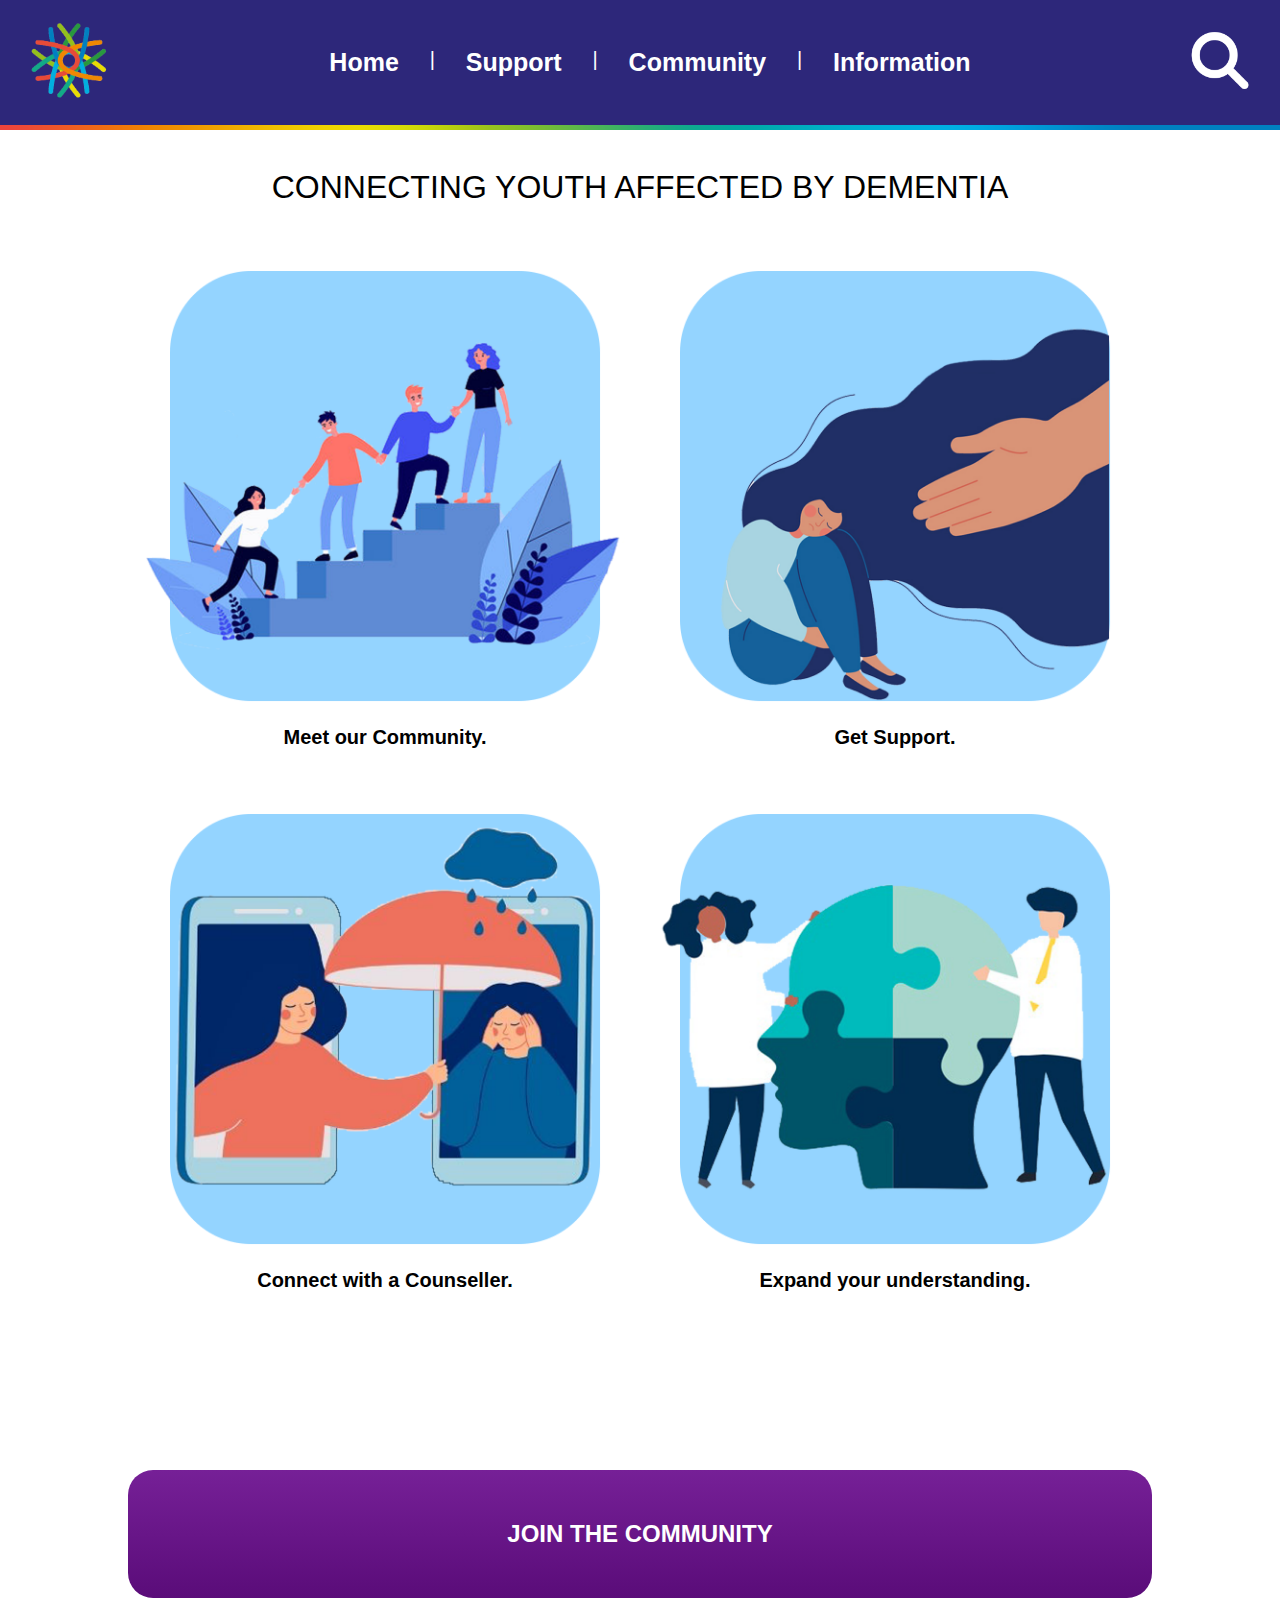
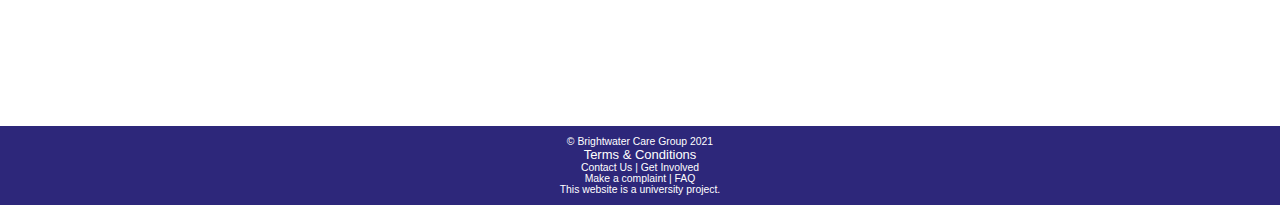
==== index.html @ 2975158e "Increased size of images" ====
<!DOCTYPE html>
<html lang="en">

<head>
    <title>Brightwater Group Care - Home</title>

    <meta charset="UTF-8">
    <meta name="keywords" content="Brightwater, Dementia, Youth, Support">
    <meta name="description" content="Supportive Website for youth effected by Dementia">
    <meta name="author" content="Matthew Stasinowsky">
    <meta name="viewport" content="width=device-width, initial-scale=1.0">
    <meta http-equiv="refresh" content="30">

    <link rel="stylesheet" href="stylesheet.css" type="text/css" media="all">
    <link rel="stylesheet" href="http://maxcdn.bootstrapcdn.com/font-awesome/4.3.0/css/font-awesome.min.css">
</head>



<body>
    <!-- <a class="skip-link screen-reader-text" href="#content">Skip to content</a> -->
    <div class="wrapper">

        <header>
            <nav class="navigation">
                <a href="index.html"><h2>Home</h2></a>
                <p>|</p>
                <a href="support.html"><h2>Support</h2></a>
                <p>|</p>
                <a href="community.html"><h2>Community</h2>  </a>
                <p>|</p>
                <a href="information.html"><h2>Information</h2></a>
            </nav>
    
    
            <nav class="hamburger_navigation">
                <a href="#">
                    <img src="images/menu.svg" alt="Menu Icon">
                </a>
            </nav>
    
    
            <div class="logo">
                <a href="#">
                    <img src="images/brightwaterLogo.png" alt="Brightwater's colorful logo.">
                    <!-- <h2>Brightwater</h2> -->
                </a>
            </div>
    
    
            <div class="search">
                <a href="#">
                    <img src="images/SearchIcon.png" alt="Search Icon, a Magnifying glass.">
                </a>
            </div>
        </header>

        <!-- Use <figure> if the content is essential & it's exact position is important -->
        <img class="colouredLine" src="images/colouredLine.png" alt="A rainbow strip seperating the header and main content.">


        <h3>CONNECTING YOUTH AFFECTED BY DEMENTIA</h3>


        <main>
            <section class="cards">
                <div class="card">
                    <img src="images/card6.png" alt="Four young people helping each other climb stairs">
                    <p>Meet our Community.</p>
                </div>
                
                <div class="card">
                    <img src="images/card3.png" alt="A hand reaching out to help a sad young women.">
                    <p>Get Support.</p>
                </div>

                <div class="card">
                    <img src="images/card5.png" alt="Someone supporting a visibly stressed person through their phone.">
                    <p>Connect with a Counseller.</p>
                </div>

                <div class="card">
                    <img src="images/card8.png" alt="A person comforting a sad young women.">
                    <p>Expand your understanding.</p>
                </div>
            </section>


            <aside class="buttons">
                <ul>
                    <li>
                        <a href="community.html">JOIN  THE COMMUNITY</a>
                    </li>
                </ul>
            </aside>
        </main>
    
    
        <footer>
            <div>
                <p>&copy; Brightwater Care Group 2021</p>
                <p><a href="#">Terms & Conditions</a></p>
                <p> </p>
                <p>Contact Us  | Get Involved</p>
                <p>Make a complaint  |  FAQ</p>
                <p> </p>
                <p>This website is a university project.</p>
            </div>
        </footer>

    </div>


</body>
</html>
---- stylesheet.css ----
/* --------- GLOBAL STYLING -----------*/
.wrapper{
    background-color: white;
}

body, h2, h3, p{
    font-family: 'Urbanist', sans-serif;
    font-size: 16px;
    margin: 0;
}
a{
    text-decoration: none;
    color: white;
}
h3{
    font-size: 25px;
    font-weight: lighter;
    text-align: center;
    padding: 10px;
}

img{
    width: 2em;
    height: auto;
    padding: 20px;
    margin: 0;
}
/* ------------------------------------ */










/*---------- HEADER ------------*/
header{
    background-color: rgb(45, 39, 122);
    
    display: flex;
    flex-wrap: wrap;
    align-items: center;
    justify-content: space-between;
}

.navigation{
    display: none;
}

.logo{
    order: 0;
    justify-content: center;
}
.logo img{
    width: 3em;
    height: auto;
}

.search{
    order: 1;
    justify-content: center;
}

.colouredLine{
    padding: 0;
    padding-bottom: 10px;
    height: 5px;
    width: 100%;
}
/*-----------------------------*/




/*----------- MAIN ------------*/

main{
    display: flex;
    flex-direction: column;
}

/* ===CARDS=== */
.cards{
    display: flex;
    flex-wrap: wrap;
    justify-content: center;
}

.card{
    margin: 15px;
}   

.card p{
    display: flex;
    flex-wrap: wrap;
    justify-content: center;
    font-weight: bold;
    margin-bottom: 10px;
}

.card img{
    width: 30em;
    height: auto;
    padding: 0px;
    margin-bottom: 0;
}


/* ===BUTTONS=== */
.buttons ul{
    list-style-type: none;
    margin: 10%;
    padding: 25px 0 0 0;
    border-radius: 50px;
}
.buttons li{
    background: linear-gradient(rgb(118, 32, 151), rgb(90, 12, 121));
    border-radius: 25px;
}
.buttons a{
    display: block;
    padding: 50px 0;
    text-align: center;
    font-weight: bold;
    font-size: 1.5em;
    margin-bottom: 5px;
}

/*-----------------------------*/




/*----------- FOOTER ------------*/
footer{
    background-color: rgb(45, 39, 122);
    color: white;
    text-align: center;
    font-size: 0.5em;
    padding-top: 10px;
    padding-bottom: 10px;
}
footer p{
    font-size: 1.3em;
    margin: 0;
}
/* ----------------------------- */














/*============== RESPONSIVE DESIGN =============== */


/* =============== LARGE SCREENS ====================*/
@media screen and (min-width: 60em) {

/*----------- ADJUST BLANKET STYLING -----------*/
h3{
    font-size: 2em;
    padding-top: 25px;
    padding-bottom: 25px;
}
/* ---------------------------------------------- */
    

/*----------- ADJUST HEADER -----------*/
/* Swap Navigation Type (Bar to Hamburger)  */
.navigation{
    text-decoration: none;
    color: white;

    display: flex;
    flex: 1 0 40%;
    justify-content: space-between;
}
.navigation h2, a, p{
    padding-left: 10px;
    padding-right: 10px;
    text-align: center;
    font-size: 1.25em;
}
.hamburger_navigation{
    display: none;
}

/* Adjust Logo size and position  */
.logo{
    display: flex;
    flex: 1 0 auto;
    order: -1;

    justify-content: left;
}
.logo img{
    width: 4em;
    height: auto;
}


/* Adjust search icon size and position  */
.search{
    display: flex;
    flex: 1 0 auto;
    order: 1;

    justify-content: right;
}
.search img{
    width: 3em;
    height: auto;
}
/*-------------------------------------*/


/*------------ ADJUST MAIN ------------*/

.cards{
    display: grid;
    grid-template-columns: auto auto;
    grid-template-rows: 1fr 1fr;

    width: auto;
    height: auto;
}

.card{
    display: flex;
    flex-direction: column;
}


/*-------------------------------------*/

/*------------ ADJUST FOOTER ------------*/


/*---------------------------------------*/
}
/* ===================================================*/













/* =============== MEDIUM SCREENS ====================*/
@media screen and (max-width: 59em) and (min-width: 30em) {
/*------------ ADJUST HEADER ------------*/

/*---------------------------------------*/


/*------------- ADJUST MAIN -------------*/

/*---------------------------------------*/


/*------------ ADJUST FOOTER ------------*/

/*---------------------------------------*/
}
/* ===================================================*/
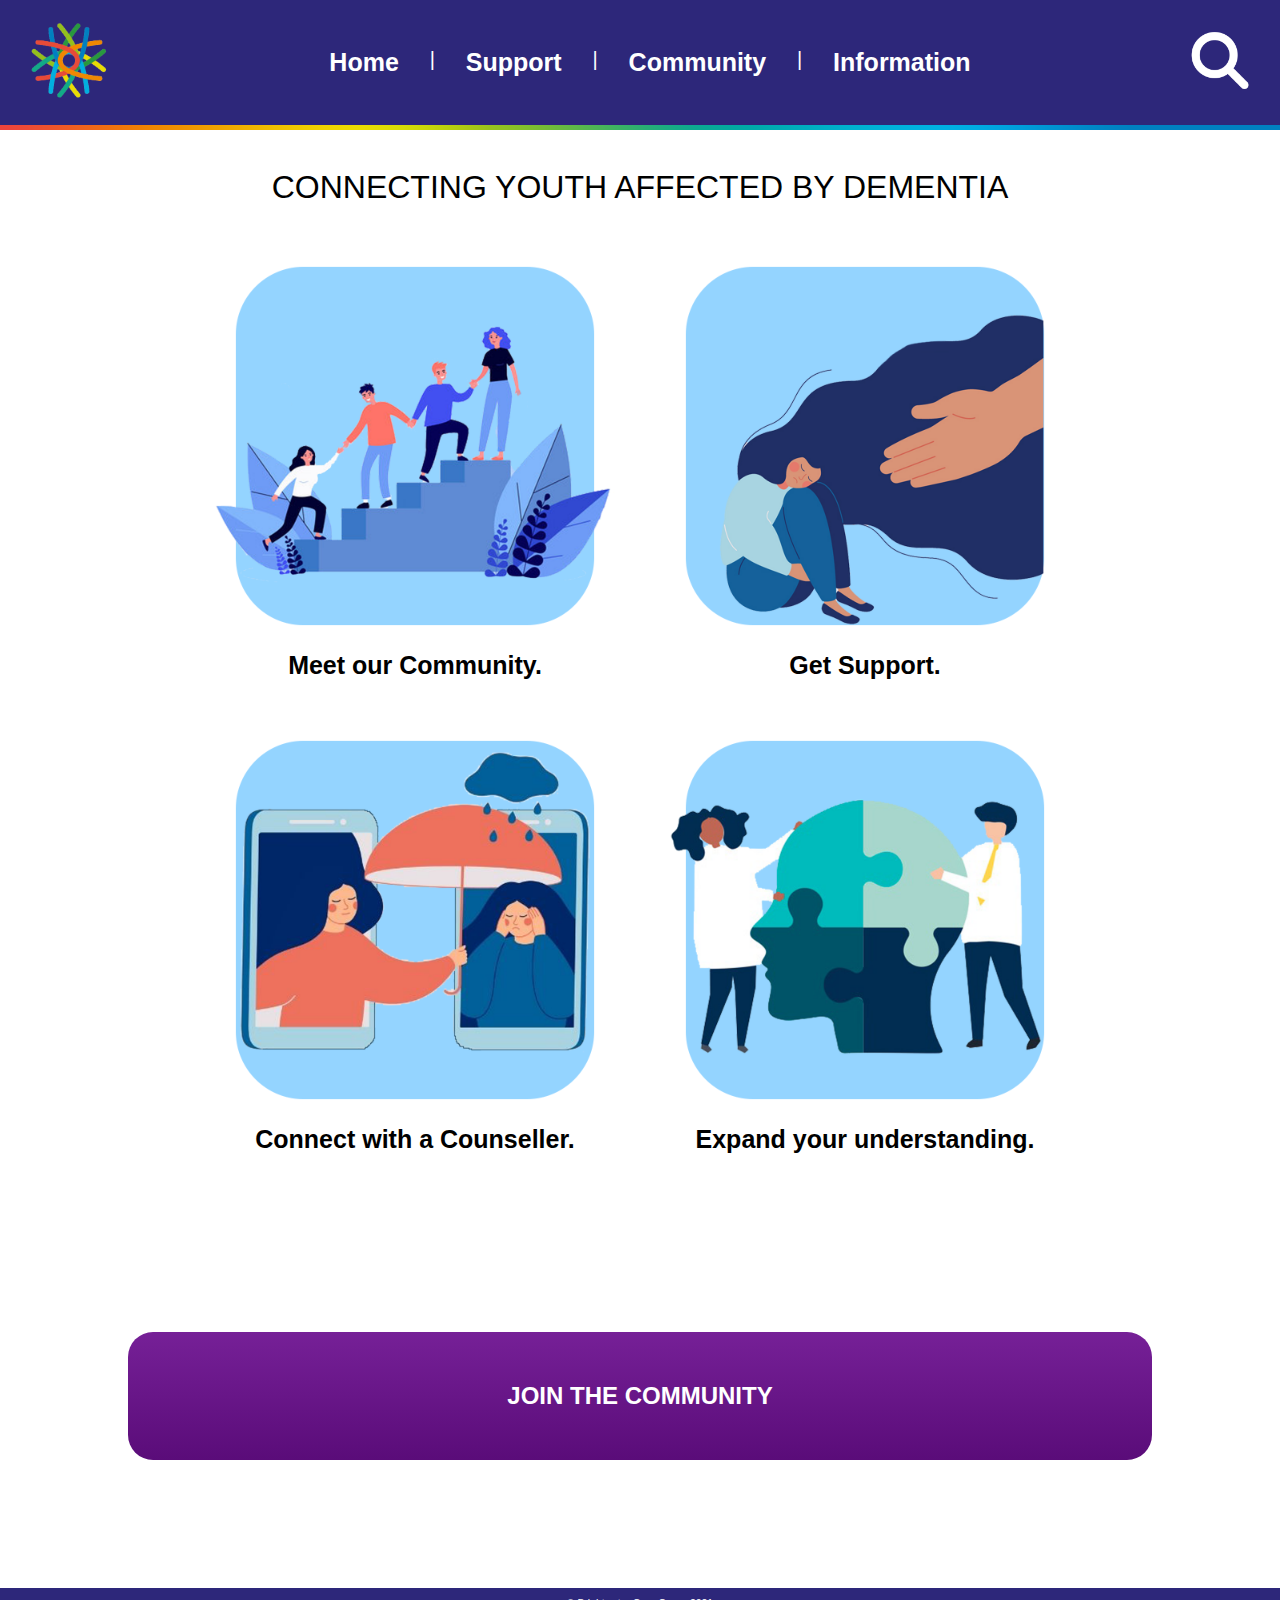
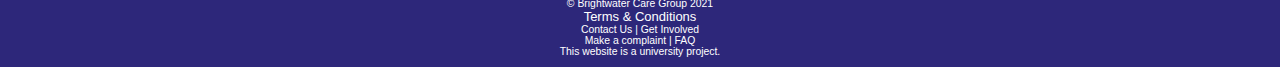
==== commit 2a8894e2: "fewa;jbnfa" ====
--- a/index.html
+++ b/index.html
@@ -65,23 +65,31 @@
         <main>
             <section class="cards">
                 <div class="card">
-                    <img src="images/card6.png" alt="Four young people helping each other climb stairs">
-                    <p>Meet our Community.</p>
+                    <a href="">
+                        <img src="images/card6.png" alt="Four young people helping each other climb stairs">
+                        <p>Meet our Community.</p>
+                    </a>
                 </div>
                 
                 <div class="card">
-                    <img src="images/card3.png" alt="A hand reaching out to help a sad young women.">
-                    <p>Get Support.</p>
+                    <a href="">
+                        <img src="images/card3.png" alt="A hand reaching out to help a sad young women.">
+                        <p>Get Support.</p>
+                    </a>
                 </div>
 
                 <div class="card">
-                    <img src="images/card5.png" alt="Someone supporting a visibly stressed person through their phone.">
-                    <p>Connect with a Counseller.</p>
+                    <a href="">
+                        <img src="images/card5.png" alt="Someone supporting a visibly stressed person through their phone.">
+                        <p>Connect with a Counseller.</p>
+                    </a>
                 </div>
 
                 <div class="card">
-                    <img src="images/card8.png" alt="A person comforting a sad young women.">
-                    <p>Expand your understanding.</p>
+                    <a href="">
+                        <img src="images/card8.png" alt="A person comforting a sad young women.">
+                        <p>Expand your understanding.</p>
+                    </a>
                 </div>
             </section>
 
--- a/stylesheet.css
+++ b/stylesheet.css
@@ -88,11 +88,9 @@
     flex-wrap: wrap;
     justify-content: center;
 }
-
 .card{
     margin: 15px;
 }   
-
 .card p{
     display: flex;
     flex-wrap: wrap;
@@ -100,12 +98,18 @@
     font-weight: bold;
     margin-bottom: 10px;
 }
-
 .card img{
-    width: 30em;
+    width: 20em;
     height: auto;
     padding: 0px;
     margin-bottom: 0;
+}
+.card a{
+    color: black;
+}
+.card:hover{
+    /* background-color: blueviolet;
+    backdrop-filter: blur(50px); */
 }
 
 
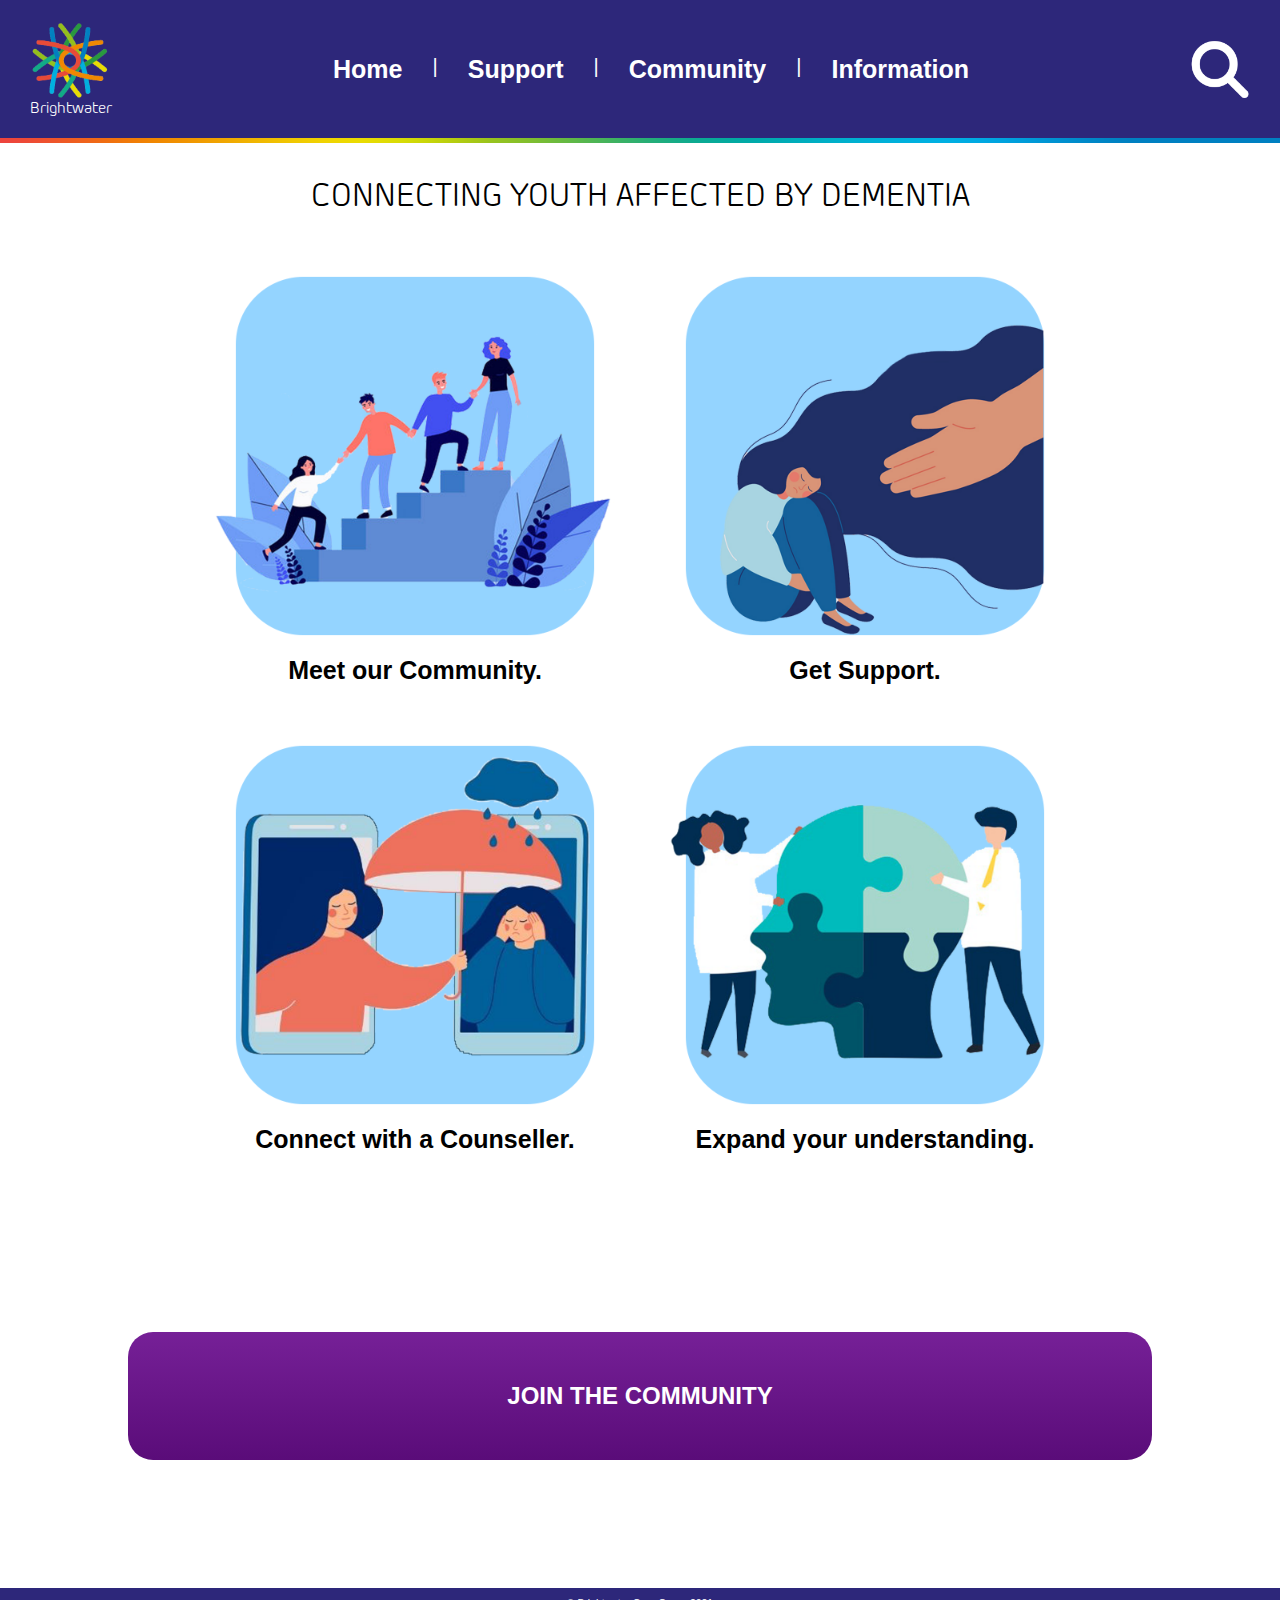
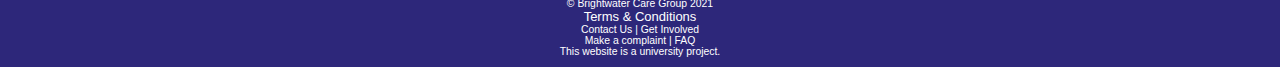
==== commit 09d23901: "Added DropDownMenu" ====
--- a/index.html
+++ b/index.html
@@ -31,19 +31,29 @@
                 <p>|</p>
                 <a href="information.html"><h2>Information</h2></a>
             </nav>
-    
-    
+
             <nav class="hamburger_navigation">
-                <a href="#">
+                <label>
                     <img src="images/menu.svg" alt="Menu Icon">
-                </a>
+                    <input type="checkbox">  
+                    <div class="dropDownMenu">
+                        <a href=""><img src="images/menu_close.svg" alt="Close Menu Icon"></a>
+                        <div>
+                            <a href="#">Home</a>
+                            <a href="#">Support</a>
+                            <a href="#">Community</a>
+                            <a href="#">Information</a>
+                        </div>
+                        <img class="colouredLine" src="images/colouredLine.png" alt="A rainbow strip seperating the header and main content.">
+                    </div>
+                </label>
             </nav>
     
     
             <div class="logo">
                 <a href="#">
                     <img src="images/brightwaterLogo.png" alt="Brightwater's colorful logo.">
-                    <!-- <h2>Brightwater</h2> -->
+                    <h1>Brightwater</h1>
                 </a>
             </div>
     
--- a/stylesheet.css
+++ b/stylesheet.css
@@ -1,6 +1,16 @@
 /* --------- GLOBAL STYLING -----------*/
-.wrapper{
-    background-color: white;
+
+/* Imorting BrightWater font */
+@font-face {
+    font-family: MorebiRounded;
+    src: url('fonts/MorebiRounded-Regular.otf');
+}
+
+h1{
+    font-family: MorebiRounded;
+    font-weight: lighter;
+    font-size: 15px;
+    margin: 0;
 }
 
 body, h2, h3, p{
@@ -8,22 +18,28 @@
     font-size: 16px;
     margin: 0;
 }
-a{
-    text-decoration: none;
-    color: white;
-}
+
 h3{
+    font-family: MorebiRounded;
     font-size: 25px;
     font-weight: lighter;
     text-align: center;
     padding: 10px;
 }
 
+a{
+    text-decoration: none;
+    color: white;
+}
+
 img{
     width: 2em;
     height: auto;
-    padding: 20px;
-    margin: 0;
+
+    /* Centre all Images */
+    display: block;
+    margin-left: auto;
+    margin-right: auto;
 }
 /* ------------------------------------ */
 
@@ -48,11 +64,68 @@
 
 .navigation{
     display: none;
-}
+    padding: 20px;
+}
+
+.hamburger_navigation{
+    padding: 20px;
+}
+
+/* ==== DROP DOWN MENU ==== */
+
+/* Hide Drop-down-menu by default */
+.dropDownMenu{
+    display: none;
+}
+
+/* Position & style Drop-Down-Menu when active */
+.hamburger_navigation label input:checked ~ .dropDownMenu {
+    display: block;
+    position: absolute;
+    top: 0;
+    left: 0;
+    width: 100%;
+    height: fit-content;
+    background-color: rgb(45, 39, 122);
+}
+
+/* Position links in Drop-Down-Menu */
+.dropDownMenu div{
+    display: flex;
+    flex-wrap: wrap;
+    flex-direction: column;
+    padding: 25px;
+}
+/* Style links */
+.dropDownMenu div a{
+    padding: 10px;
+    font-size: 1.5em;
+    border-top: 1px solid rgba(255,255,255,.1);
+}
+
+/* Close Menu Image */
+.dropDownMenu a img{
+    padding-top: 35px;
+    padding-left: 20px;
+}
+/* Rainbow Strip Image */
+.dropDownMenu img:last-of-type{
+    margin: 0px;
+}
+
+/* Hide check-box */
+.hamburger_navigation label input{
+    display: none;
+}
+/* =========================== */
+
+
+
 
 .logo{
     order: 0;
     justify-content: center;
+    padding: 20px;
 }
 .logo img{
     width: 3em;
@@ -62,11 +135,12 @@
 .search{
     order: 1;
     justify-content: center;
+    padding: 20px;
 }
 
 .colouredLine{
     padding: 0;
-    padding-bottom: 10px;
+    margin-bottom: 10px;
     height: 5px;
     width: 100%;
 }
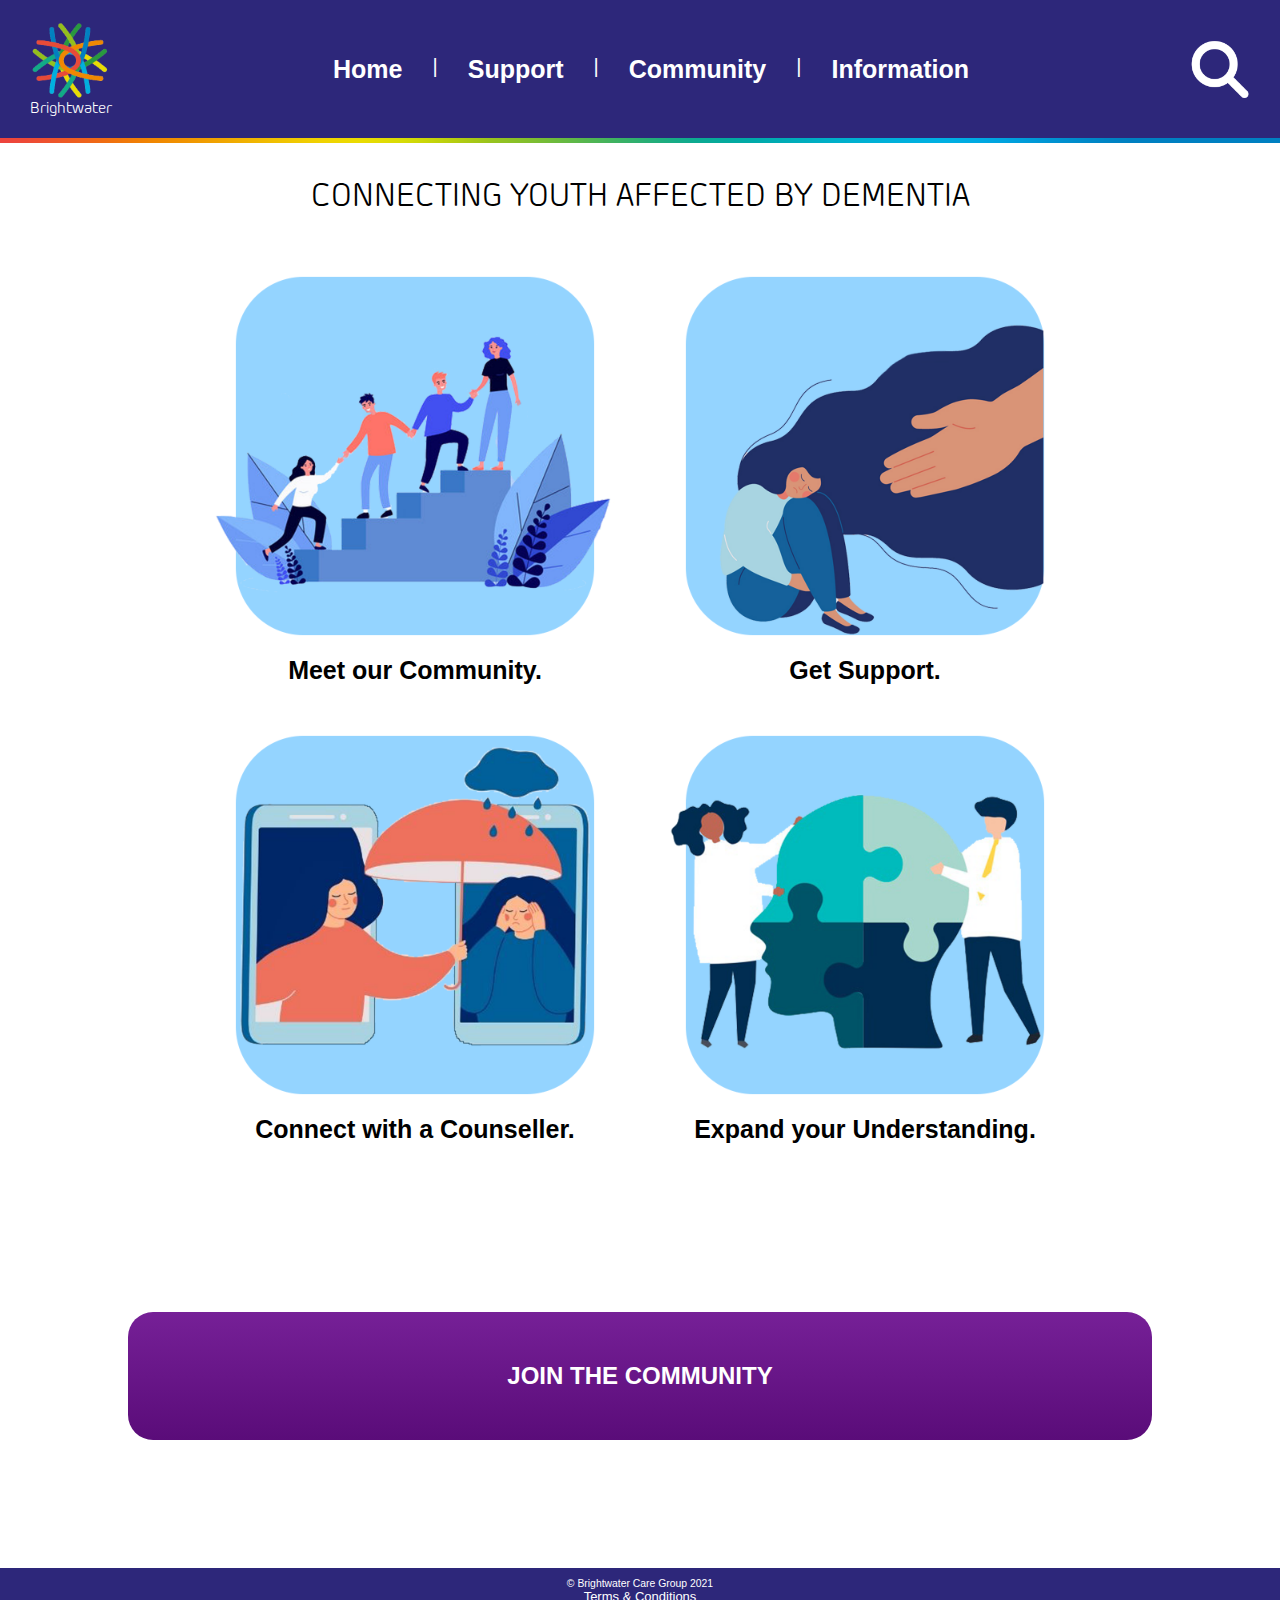
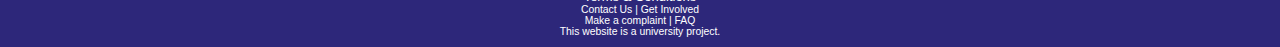
==== commit 79ff7d38: "Started hover effect - work-in-progress" ====
--- a/index.html
+++ b/index.html
@@ -98,7 +98,7 @@
                 <div class="card">
                     <a href="">
                         <img src="images/card8.png" alt="A person comforting a sad young women.">
-                        <p>Expand your understanding.</p>
+                        <p>Expand your Understanding.</p>
                     </a>
                 </div>
             </section>
--- a/stylesheet.css
+++ b/stylesheet.css
@@ -102,11 +102,16 @@
     font-size: 1.5em;
     border-top: 1px solid rgba(255,255,255,.1);
 }
+.dropDownMenu div a:last-of-type{
+    border-bottom: 1px solid rgba(255,255,255,.1);
+}
 
 /* Close Menu Image */
 .dropDownMenu a img{
     padding-top: 35px;
     padding-left: 20px;
+    width: 2.5em;
+    height: auto;
 }
 /* Rainbow Strip Image */
 .dropDownMenu img:last-of-type{
@@ -170,7 +175,6 @@
     flex-wrap: wrap;
     justify-content: center;
     font-weight: bold;
-    margin-bottom: 10px;
 }
 .card img{
     width: 20em;
@@ -181,9 +185,9 @@
 .card a{
     color: black;
 }
-.card:hover{
-    /* background-color: blueviolet;
-    backdrop-filter: blur(50px); */
+.card:hover p{
+    font-size: 1.2em;
+    /* text-shadow: 1px 1px; */
 }
 
 
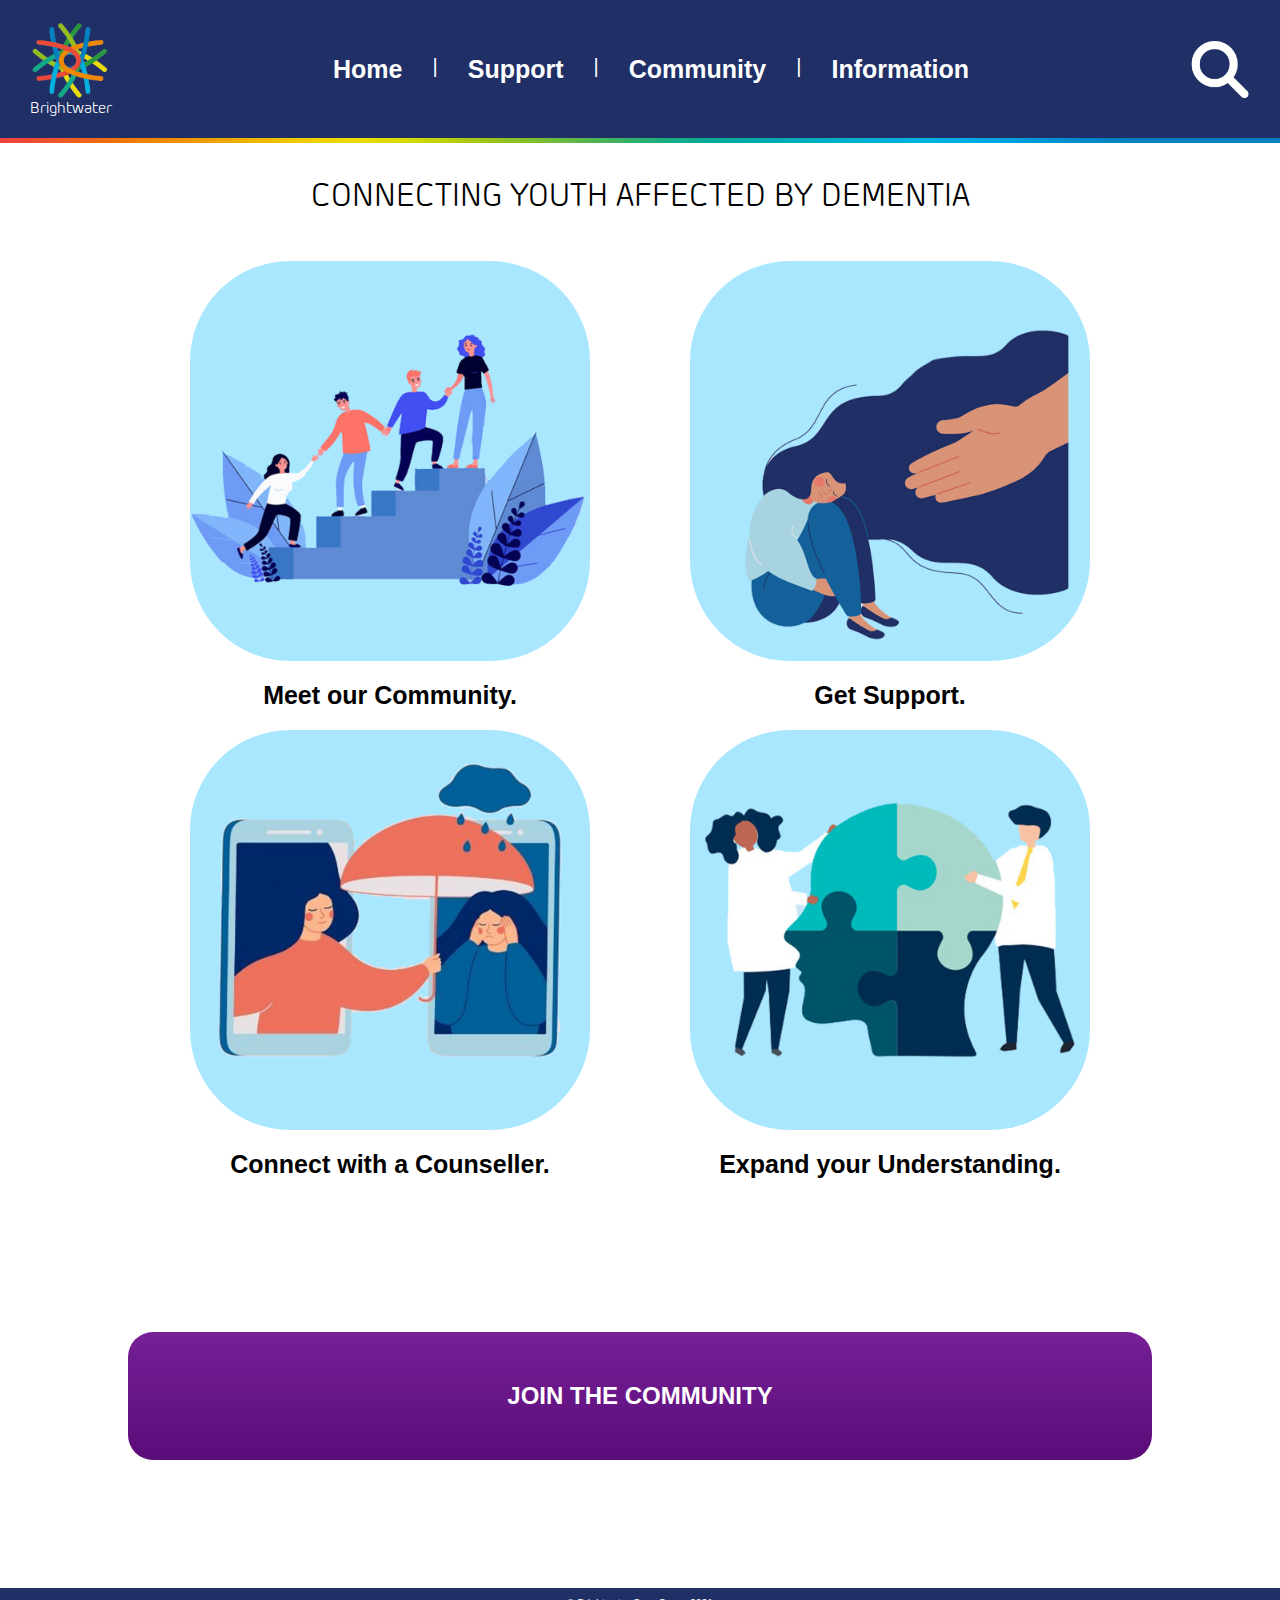
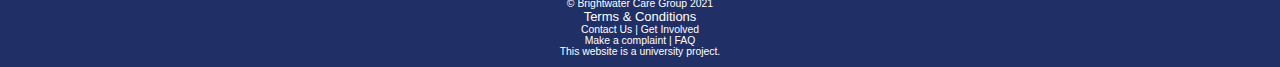
==== commit 3e53c0e4: "Removed old images" ====
--- a/index.html
+++ b/index.html
@@ -76,28 +76,36 @@
             <section class="cards">
                 <div class="card">
                     <a href="">
-                        <img src="images/card6.png" alt="Four young people helping each other climb stairs">
+                        <figure>
+                            <img src="images/card_communty.png" alt="Four young people helping each other climb stairs">
+                        </figure>
                         <p>Meet our Community.</p>
                     </a>
                 </div>
                 
                 <div class="card">
                     <a href="">
-                        <img src="images/card3.png" alt="A hand reaching out to help a sad young women.">
+                        <figure>
+                            <img src="images/card_support.png" alt="A hand reaching out to help a sad young women.">
+                        </figure>
                         <p>Get Support.</p>
                     </a>
                 </div>
 
                 <div class="card">
                     <a href="">
-                        <img src="images/card5.png" alt="Someone supporting a visibly stressed person through their phone.">
+                        <figure>
+                            <img src="images/card_counselling.png" alt="Someone supporting a visibly stressed person through their phone.">
+                        </figure>
                         <p>Connect with a Counseller.</p>
                     </a>
                 </div>
 
                 <div class="card">
                     <a href="">
-                        <img src="images/card8.png" alt="A person comforting a sad young women.">
+                        <figure>
+                            <img src="images/card_information.png" alt="Two people building a brain with puzzle pieces.">
+                        </figure>
                         <p>Expand your Understanding.</p>
                     </a>
                 </div>
--- a/stylesheet.css
+++ b/stylesheet.css
@@ -54,7 +54,7 @@
 
 /*---------- HEADER ------------*/
 header{
-    background-color: rgb(45, 39, 122);
+    background-color: #202f66;
     
     display: flex;
     flex-wrap: wrap;
@@ -86,7 +86,7 @@
     left: 0;
     width: 100%;
     height: fit-content;
-    background-color: rgb(45, 39, 122);
+    background-color: #202f66;
 }
 
 /* Position links in Drop-Down-Menu */
@@ -168,7 +168,7 @@
     justify-content: center;
 }
 .card{
-    margin: 15px;
+    /* margin: 15px; */
 }   
 .card p{
     display: flex;
@@ -176,6 +176,10 @@
     justify-content: center;
     font-weight: bold;
 }
+.card figure{
+    background-color: rgba(60, 200, 255, 0.445);
+    border-radius: 25%;
+}
 .card img{
     width: 20em;
     height: auto;
@@ -185,10 +189,16 @@
 .card a{
     color: black;
 }
-.card:hover p{
-    font-size: 1.2em;
-    /* text-shadow: 1px 1px; */
-}
+.card:hover figure{
+    background-color: rgba(60, 200, 255, 0.589);
+
+    /* box-sizing: border-box; */
+    /* -moz-box-sizing: border-box;
+    -webkit-box-sizing: border-box; */
+    /* border: 5px solid #202f66; */
+    box-shadow:0px 0px 0px 5px rgba(117, 32, 151, 0.664) inset;
+}
+
 
 
 /* ===BUTTONS=== */
@@ -218,7 +228,7 @@
 
 /*----------- FOOTER ------------*/
 footer{
-    background-color: rgb(45, 39, 122);
+    background-color: #202f66;
     color: white;
     text-align: center;
     font-size: 0.5em;
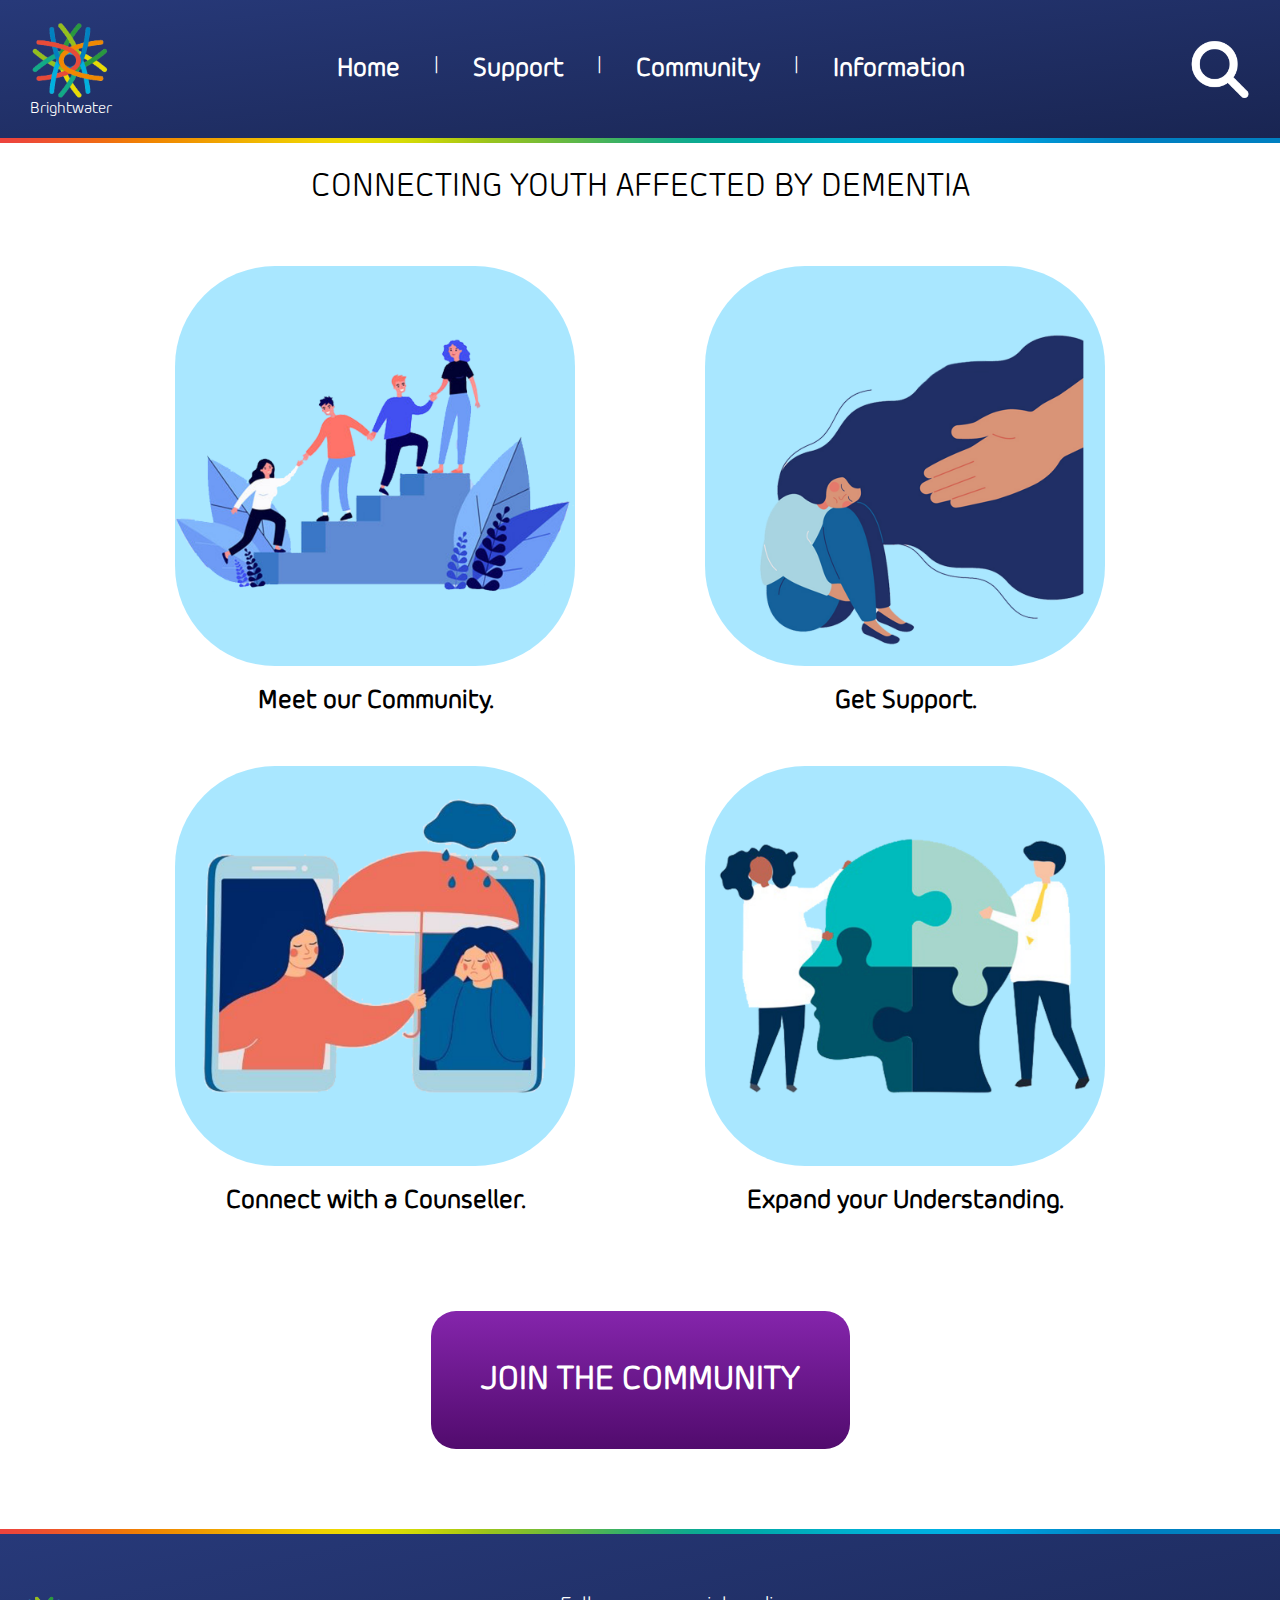
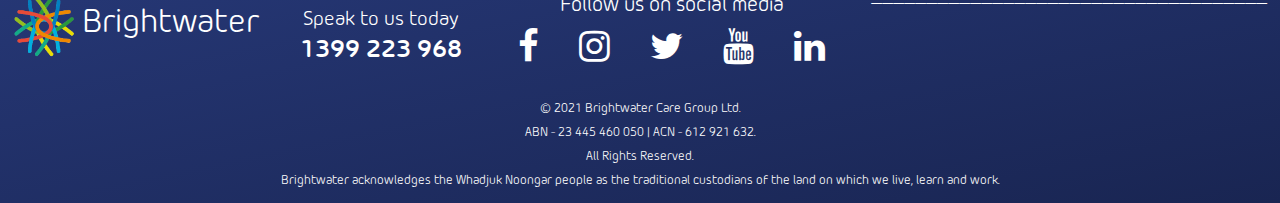
==== commit a7484990: "Added Social Media Links" ====
--- a/index.html
+++ b/index.html
@@ -13,6 +13,7 @@
 
     <link rel="stylesheet" href="stylesheet.css" type="text/css" media="all">
     <link rel="stylesheet" href="http://maxcdn.bootstrapcdn.com/font-awesome/4.3.0/css/font-awesome.min.css">
+    <link rel="stylesheet" href="https://cdnjs.cloudflare.com/ajax/libs/font-awesome/4.7.0/css/font-awesome.min.css">
 </head>
 
 
@@ -31,6 +32,7 @@
                 <p>|</p>
                 <a href="information.html"><h2>Information</h2></a>
             </nav>
+
 
             <nav class="hamburger_navigation">
                 <label>
@@ -121,17 +123,42 @@
             </aside>
         </main>
     
-    
+        <img class="colouredLine" src="images/colouredLine.png" alt="A rainbow strip seperating the header and main content.">
         <footer>
-            <div>
-                <p>&copy; Brightwater Care Group 2021</p>
-                <p><a href="#">Terms & Conditions</a></p>
-                <p> </p>
-                <p>Contact Us  | Get Involved</p>
-                <p>Make a complaint  |  FAQ</p>
-                <p> </p>
-                <p>This website is a university project.</p>
-            </div>
+            <section>
+                <figure>
+                    <img src="images/brightwaterLogo.png" alt="Brightwater's colourful logo.">
+                </figure>
+                <h1>Brightwater</h1>
+            </section>
+
+            <section class="contact">
+                <p>Speak to us today</p>
+                <p>1399 223 968</p>
+            </section>
+
+            <section class="socials">
+                <p>Follow us on social media</p>
+                <nav>
+                    <ul>
+                        <li><a href="https://www.facebook.com/brightwcg/" class= "fa fa-facebook"></a></li>
+                        <li><a href="https://www.instagram.com/brightwatercare/" class= "fa fa-instagram"></a></li>
+                        <li><a href="https://twitter.com/BrightwaterCare" class="fa fa-twitter"></a></li>
+                        <li><a href="https://www.youtube.com/user/BrightwaterCare" class= "fa fa-youtube"></a></li>
+                        <li><a href="https://www.linkedin.com/company/brightwater-care/" class= "fa fa-linkedin"></a></li>
+                    </ul>
+                </nav>
+            </section>
+
+            <p>____________________________________</p>
+
+            <section class="copyRight">
+                <p>&copy; 2021 Brightwater Care Group Ltd.</p>
+                <p>ABN - 23 445 460 050 | ACN - 612 921 632.</p>
+                <p>All Rights Reserved.</p>
+                <p>Brightwater acknowledges the Whadjuk Noongar people as the traditional
+                    custodians of the land on which we live, learn and work.</p>
+            </section>
         </footer>
 
     </div>
--- a/stylesheet.css
+++ b/stylesheet.css
@@ -5,22 +5,24 @@
     font-family: MorebiRounded;
     src: url('fonts/MorebiRounded-Regular.otf');
 }
+@font-face {
+    font-family: MorebiRounded_Bold;
+    src: url('fonts/MorebiRounded-Bold.ttf')
+}
+
+body, h2, h3, p{
+    font-family: MorebiRounded, sans-serif;
+    font-size: 16px;
+    margin: 0;
+}
 
 h1{
-    font-family: MorebiRounded;
     font-weight: lighter;
     font-size: 15px;
     margin: 0;
 }
 
-body, h2, h3, p{
-    font-family: 'Urbanist', sans-serif;
-    font-size: 16px;
-    margin: 0;
-}
-
 h3{
-    font-family: MorebiRounded;
     font-size: 25px;
     font-weight: lighter;
     text-align: center;
@@ -52,9 +54,16 @@
 
 
 
+
+
+
+
+
+
+
 /*---------- HEADER ------------*/
 header{
-    background-color: #202f66;
+    background: linear-gradient(to left top,rgb(25, 37, 82), rgb(39, 57, 121));
     
     display: flex;
     flex-wrap: wrap;
@@ -66,6 +75,9 @@
     display: none;
     padding: 20px;
 }
+/* .navigation a:hover{
+    color: rgba(60, 200, 255, 0.445);
+} */
 
 .hamburger_navigation{
     padding: 20px;
@@ -124,9 +136,6 @@
 }
 /* =========================== */
 
-
-
-
 .logo{
     order: 0;
     justify-content: center;
@@ -145,7 +154,6 @@
 
 .colouredLine{
     padding: 0;
-    margin-bottom: 10px;
     height: 5px;
     width: 100%;
 }
@@ -168,7 +176,7 @@
     justify-content: center;
 }
 .card{
-    /* margin: 15px; */
+    margin: 15px;
 }   
 .card p{
     display: flex;
@@ -191,12 +199,10 @@
 }
 .card:hover figure{
     background-color: rgba(60, 200, 255, 0.589);
-
-    /* box-sizing: border-box; */
-    /* -moz-box-sizing: border-box;
-    -webkit-box-sizing: border-box; */
-    /* border: 5px solid #202f66; */
-    box-shadow:0px 0px 0px 5px rgba(117, 32, 151, 0.664) inset;
+}
+.card:hover a p{
+    font-family: MorebiRounded_Bold;
+    font-size: 1.16em;
 }
 
 
@@ -204,21 +210,19 @@
 /* ===BUTTONS=== */
 .buttons ul{
     list-style-type: none;
-    margin: 10%;
-    padding: 25px 0 0 0;
-    border-radius: 50px;
+    width: fit-content;
+    padding: 60px;
+    margin: auto;
 }
 .buttons li{
-    background: linear-gradient(rgb(118, 32, 151), rgb(90, 12, 121));
+    background: linear-gradient(rgb(133, 37, 172), rgb(81, 11, 109));
     border-radius: 25px;
 }
 .buttons a{
     display: block;
-    padding: 50px 0;
+    padding: 25px 25px;
     text-align: center;
     font-weight: bold;
-    font-size: 1.5em;
-    margin-bottom: 5px;
 }
 
 /*-----------------------------*/
@@ -228,18 +232,88 @@
 
 /*----------- FOOTER ------------*/
 footer{
-    background-color: #202f66;
+    /* Position content in footer vertically and in the centre*/
+    display: flex;
+    flex-wrap: wrap;
+    flex-direction: column;
+    text-align: center;
+
+    /* Style Footer */
+    background: linear-gradient(to left top,rgb(25, 37, 82), rgb(39, 57, 121));
     color: white;
-    text-align: center;
-    font-size: 0.5em;
-    padding-top: 10px;
-    padding-bottom: 10px;
-}
-footer p{
-    font-size: 1.3em;
+}
+
+/* Position and style Brightwater Logo in footer */
+footer section{
+    display: flex;
+    flex-wrap: wrap;
+    justify-content: center;
+    margin: 10px;
+}
+footer section figure{
     margin: 0;
-}
+    padding: 0;
+}
+footer section figure img{
+    width: 3em;
+    height: auto;
+    margin: 0;
+    padding: 0;
+}
+footer section h1{
+    font-size: 2em;
+    margin: 5px;
+}
+
+/* Position and style contact div in footer */
+.contact{
+    flex-direction: column;
+    margin: 10px;
+}
+.contact p{
+    font-size: 1.2em;
+}
+.contact p:last-of-type{
+    font-family: MorebiRounded_Bold;
+    font-size: 1.5em;
+}
+
+
+.socials{
+    margin: 10px; 
+    flex-direction: column;
+}
+.socials ul{
+    display: flex;              /* Arrange items to horizontally stack */
+    justify-content: center;     /* Set alignment to the centre */
+
+    list-style-type: none;
+    margin: 0;
+    padding: 0;
+}
+.socials li{
+    font-size: 1.5em;
+    margin: 10px;
+}
+
+.copyRight{
+    flex-direction: column;
+    text-align: left;
+    margin: 10px 80px;
+}
+.copyRight p{
+    font-size: 0.75em;
+    margin: 5px 0;
+}
+
 /* ----------------------------- */
+
+
+
+
+
+
+
 
 
 
@@ -319,7 +393,6 @@
 
 
 /*------------ ADJUST MAIN ------------*/
-
 .cards{
     display: grid;
     grid-template-columns: auto auto;
@@ -335,9 +408,36 @@
 }
 
 
+.buttons ul{
+    padding: 80px;
+}
+.buttons a{
+    padding: 50px 50px;
+    font-size: 2em;
+}
 /*-------------------------------------*/
 
 /*------------ ADJUST FOOTER ------------*/
+footer{
+    flex-direction: row;
+    justify-content: space-around;
+    padding-top: 50px;
+}
+footer section figure img{
+    width: 4em;
+    height: auto;
+}
+footer section h1{
+    padding-top: 5px;
+    font-size: 2em;
+}
+
+footer .socials{
+    font-size: 1em;
+}
+footer .socials a{
+    font-size: 1.5em;
+}
 
 
 /*---------------------------------------*/
@@ -347,31 +447,3 @@
 
 
 
-
-
-
-
-
-
-
-
-
-/* =============== MEDIUM SCREENS ====================*/
-@media screen and (max-width: 59em) and (min-width: 30em) {
-/*------------ ADJUST HEADER ------------*/
-
-/*---------------------------------------*/
-
-
-/*------------- ADJUST MAIN -------------*/
-
-/*---------------------------------------*/
-
-
-/*------------ ADJUST FOOTER ------------*/
-
-/*---------------------------------------*/
-}
-/* ===================================================*/
-
-
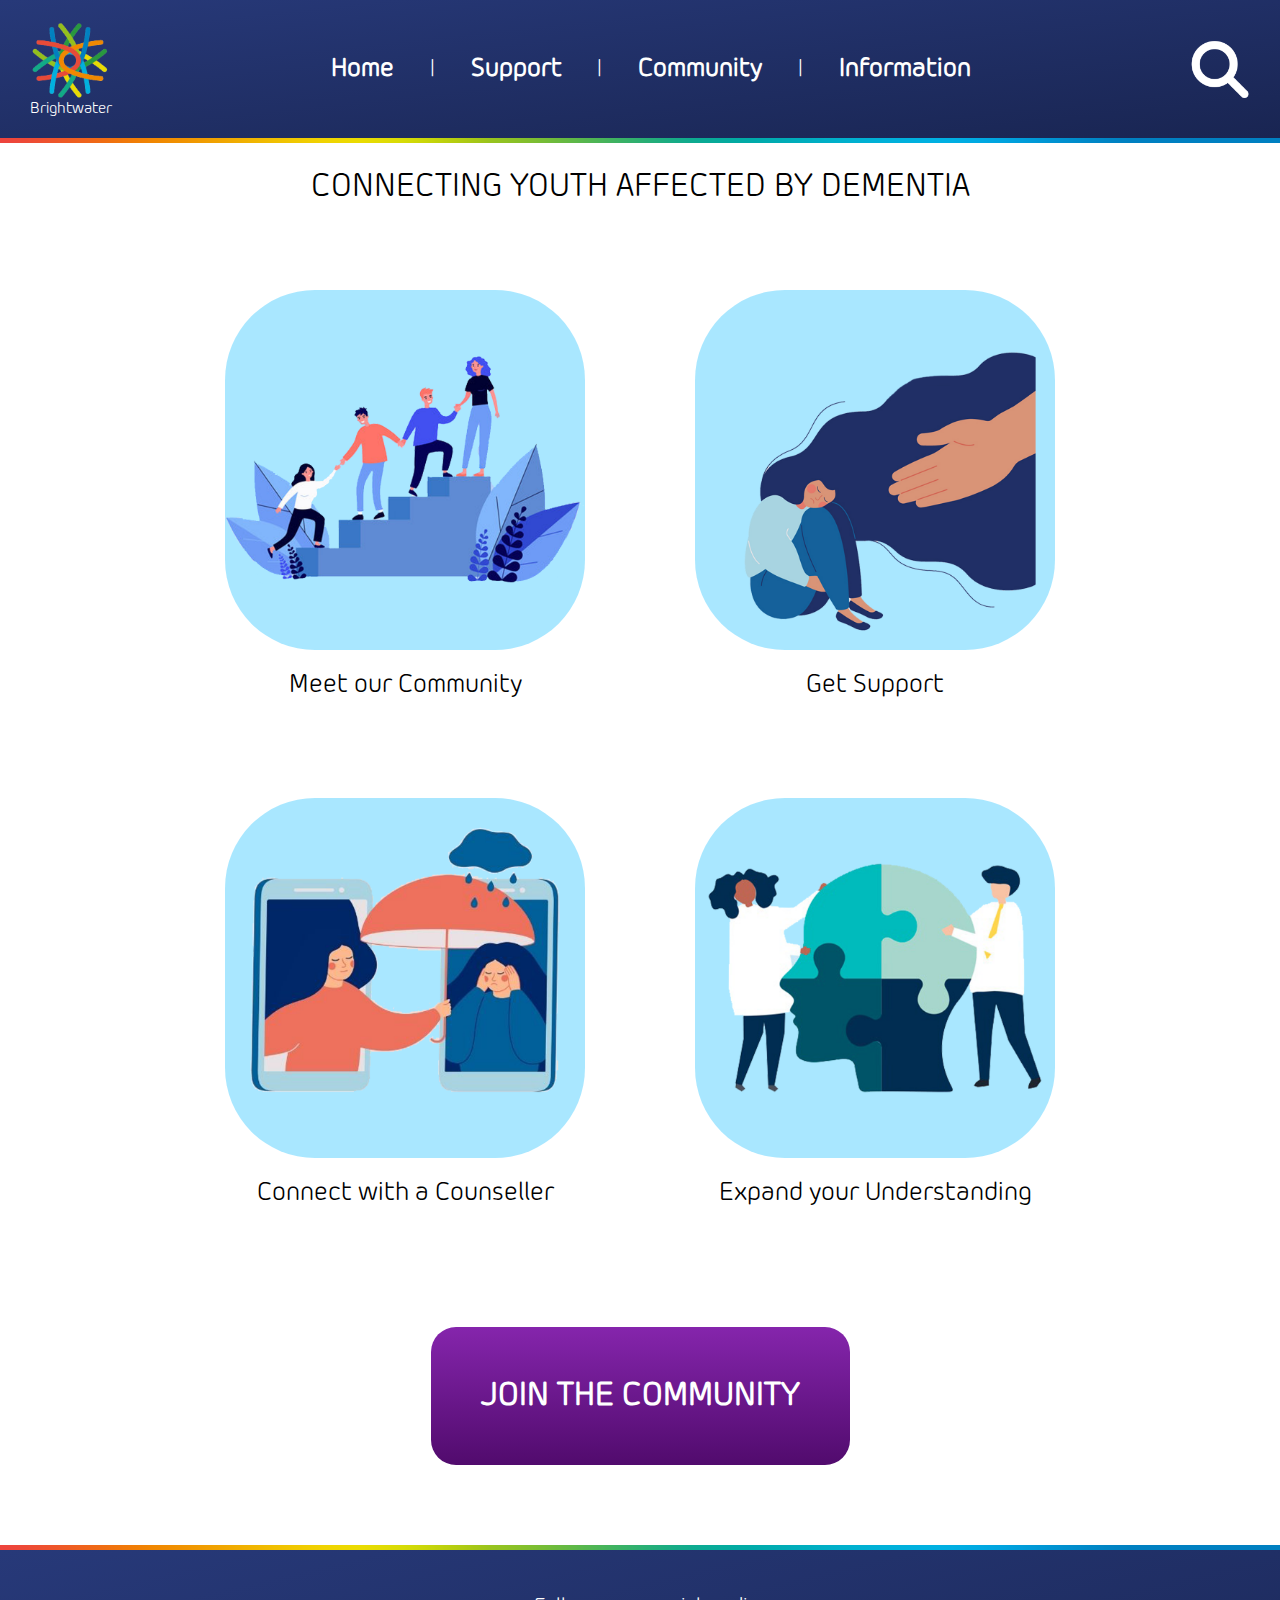
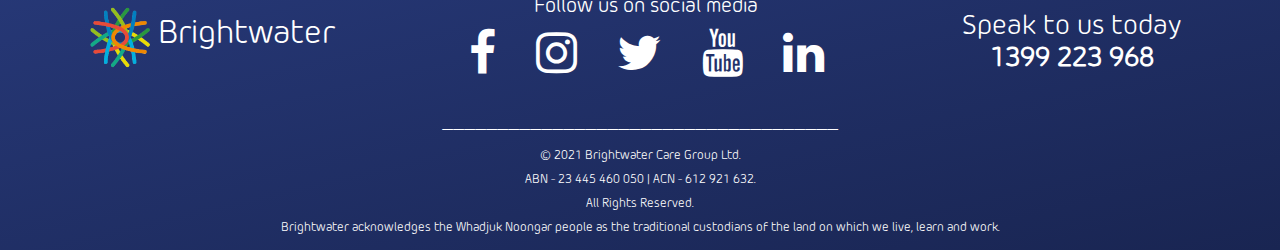
==== commit 805a5558: "Added Comments & Fixed Footer" ====
--- a/index.html
+++ b/index.html
@@ -1,9 +1,12 @@
 <!DOCTYPE html>
 <html lang="en">
 
+<!--===================== START - HEAD ================================================================-->
 <head>
+    <!-- Title of Website -->
     <title>Brightwater Group Care - Home</title>
 
+    <!-- Meta Data for website - help with SEO -->
     <meta charset="UTF-8">
     <meta name="keywords" content="Brightwater, Dementia, Youth, Support">
     <meta name="description" content="Supportive Website for youth effected by Dementia">
@@ -11,120 +14,166 @@
     <meta name="viewport" content="width=device-width, initial-scale=1.0">
     <meta http-equiv="refresh" content="30">
 
+    <!-- Links to CSS and external styling plugins -->
     <link rel="stylesheet" href="stylesheet.css" type="text/css" media="all">
     <link rel="stylesheet" href="http://maxcdn.bootstrapcdn.com/font-awesome/4.3.0/css/font-awesome.min.css">
     <link rel="stylesheet" href="https://cdnjs.cloudflare.com/ajax/libs/font-awesome/4.7.0/css/font-awesome.min.css">
 </head>
-
-
-
+<!--====================== END - HEAD =================================================================-->
+
+
+
+
+
+
+
+
+
+
+<!--===================== START - BODY ================================================================-->
 <body>
-    <!-- <a class="skip-link screen-reader-text" href="#content">Skip to content</a> -->
-    <div class="wrapper">
-
-        <header>
-            <nav class="navigation">
-                <a href="index.html"><h2>Home</h2></a>
-                <p>|</p>
-                <a href="support.html"><h2>Support</h2></a>
-                <p>|</p>
-                <a href="community.html"><h2>Community</h2>  </a>
-                <p>|</p>
-                <a href="information.html"><h2>Information</h2></a>
-            </nav>
-
-
-            <nav class="hamburger_navigation">
-                <label>
-                    <img src="images/menu.svg" alt="Menu Icon">
-                    <input type="checkbox">  
-                    <div class="dropDownMenu">
-                        <a href=""><img src="images/menu_close.svg" alt="Close Menu Icon"></a>
-                        <div>
-                            <a href="#">Home</a>
-                            <a href="#">Support</a>
-                            <a href="#">Community</a>
-                            <a href="#">Information</a>
-                        </div>
-                        <img class="colouredLine" src="images/colouredLine.png" alt="A rainbow strip seperating the header and main content.">
+    <!--------------------- Start - Header -------------------------------------------->
+    <header>
+        <!-- Default desktop Navigation Bar -->
+        <nav class="navigation">
+            <a href="index.html"><h2>Home</h2></a>
+            <p>|</p>
+            <a href="support.html"><h2>Support</h2></a>
+            <p>|</p>
+            <a href="community.html"><h2>Community</h2>  </a>
+            <p>|</p>
+            <a href="information.html"><h2>Information</h2></a>
+        </nav>
+
+
+        <!-- Menu Icon / Drop-Down-Menu Navigation for Mobile -->
+        <nav class="hamburger_navigation">
+            <label>
+                <img src="images/menu.svg" alt="Menu Icon">
+                <input type="checkbox">  
+                <!-- Drop Down Menu -->
+                <div class="dropDownMenu">
+                    <a href=""><img src="images/menu_close.svg" alt="Close Menu Icon"></a>
+                    <div>
+                        <a href="#">Home</a>
+                        <a href="#">Support</a>
+                        <a href="#">Community</a>
+                        <a href="#">Information</a>
                     </div>
-                </label>
-            </nav>
-    
-    
-            <div class="logo">
-                <a href="#">
-                    <img src="images/brightwaterLogo.png" alt="Brightwater's colorful logo.">
-                    <h1>Brightwater</h1>
-                </a>
-            </div>
-    
-    
-            <div class="search">
-                <a href="#">
-                    <img src="images/SearchIcon.png" alt="Search Icon, a Magnifying glass.">
-                </a>
-            </div>
-        </header>
-
-        <!-- Use <figure> if the content is essential & it's exact position is important -->
-        <img class="colouredLine" src="images/colouredLine.png" alt="A rainbow strip seperating the header and main content.">
-
-
-        <h3>CONNECTING YOUTH AFFECTED BY DEMENTIA</h3>
-
-
-        <main>
-            <section class="cards">
-                <div class="card">
-                    <a href="">
-                        <figure>
-                            <img src="images/card_communty.png" alt="Four young people helping each other climb stairs">
-                        </figure>
-                        <p>Meet our Community.</p>
-                    </a>
+                    <img class="colouredLine" src="images/colouredLine.png" alt="A rainbow strip seperating the header and main content.">
                 </div>
+            </label>
+        </nav>
+    
+    
+        <!-- Logo Icon and 'Brightwater' text -->
+        <div class="logo">
+            <a href="#">
+                <img src="images/brightwaterLogo.png" alt="Brightwater's colorful logo.">
+                <h1>Brightwater</h1>
+            </a>
+        </div>
+    
+    
+        <!-- Search icon -->
+        <div class="search">
+            <a href="#">
+                <img src="images/SearchIcon.png" alt="Search Icon, a Magnifying glass.">
+            </a>
+        </div>
+
+    </header>
+    <!--------------------- End - Header --------------------------------------------->
+
+    <!-- Coloured line image at the bottom of the header -->
+    <img class="colouredLine" src="images/colouredLine.png" alt="A rainbow strip seperating the header and main content.">
+
+
+
+
+
+
+
+
+
+
+    <!-- Heading 3 - Main text seperating the header and main content -->
+    <h3>CONNECTING YOUTH AFFECTED BY DEMENTIA</h3>
+
+    <!--------------------- Start - Main -------------------------------------------->
+    <main>
+        <!-- Cards Section (Visual links to Main four areas of the website) -->
+        <section class="cards">
+
+            <!-- Card 1 - Link to the community -->
+            <div class="card">
+                <a href="">
+                    <figure>
+                        <img src="images/card_communty.png" alt="Four young people helping each other climb stairs">
+                    </figure>
+                    <p>Meet our Community</p>
+                </a>
+            </div>
                 
-                <div class="card">
-                    <a href="">
-                        <figure>
-                            <img src="images/card_support.png" alt="A hand reaching out to help a sad young women.">
-                        </figure>
-                        <p>Get Support.</p>
-                    </a>
-                </div>
-
-                <div class="card">
-                    <a href="">
-                        <figure>
-                            <img src="images/card_counselling.png" alt="Someone supporting a visibly stressed person through their phone.">
-                        </figure>
-                        <p>Connect with a Counseller.</p>
-                    </a>
-                </div>
-
-                <div class="card">
-                    <a href="">
-                        <figure>
-                            <img src="images/card_information.png" alt="Two people building a brain with puzzle pieces.">
-                        </figure>
-                        <p>Expand your Understanding.</p>
-                    </a>
-                </div>
-            </section>
-
-
-            <aside class="buttons">
-                <ul>
-                    <li>
-                        <a href="community.html">JOIN  THE COMMUNITY</a>
-                    </li>
-                </ul>
-            </aside>
-        </main>
-    
-        <img class="colouredLine" src="images/colouredLine.png" alt="A rainbow strip seperating the header and main content.">
-        <footer>
+            <!-- Card 2 - Link to the support page -->
+            <div class="card">
+                <a href="">
+                    <figure>
+                        <img src="images/card_support.png" alt="A hand reaching out to help a sad young women.">
+                    </figure>
+                    <p>Get Support</p>
+                </a>
+            </div>
+
+            <!-- Card 3 - Link to find a counseller -->
+            <div class="card">
+                <a href="">
+                    <figure>
+                        <img src="images/card_counselling.png" alt="Someone supporting a visibly stressed person through their phone.">
+                    </figure>
+                    <p>Connect with a Counseller</p>
+                </a>
+            </div>
+
+            <!-- Card 4 - Link to extra information -->
+            <div class="card">
+                <a href="">
+                    <figure>
+                        <img src="images/card_information.png" alt="Two people building a brain with puzzle pieces.">
+                    </figure>
+                    <p>Expand your Understanding</p>
+                </a>
+            </div>
+         </section>
+
+
+
+        <!-- Button(s) A button that will take users to where the can join the community (Sign Up) -->
+        <aside class="buttons">
+            <ul>
+                <li>
+                    <a href="community.html">JOIN  THE COMMUNITY</a>
+                </li>
+            </ul>
+        </aside>
+    </main>
+    <!--------------------- End - Main ---------------------------------------------->
+
+    <!-- Coloured line image at the bottom of the main area -->
+    <img class="colouredLine" src="images/colouredLine.png" alt="A rainbow strip seperating the main and footer content.">
+
+
+
+
+
+
+
+
+
+    <!--------------------- Start - Footer ---------------------------------------------->
+    <footer>
+        <div>
+            <!-- Brightwater Logo -->
             <section>
                 <figure>
                     <img src="images/brightwaterLogo.png" alt="Brightwater's colourful logo.">
@@ -132,11 +181,8 @@
                 <h1>Brightwater</h1>
             </section>
 
-            <section class="contact">
-                <p>Speak to us today</p>
-                <p>1399 223 968</p>
-            </section>
-
+
+            <!-- Soical Media Links -->
             <section class="socials">
                 <p>Follow us on social media</p>
                 <nav>
@@ -150,19 +196,30 @@
                 </nav>
             </section>
 
-            <p>____________________________________</p>
-
-            <section class="copyRight">
-                <p>&copy; 2021 Brightwater Care Group Ltd.</p>
-                <p>ABN - 23 445 460 050 | ACN - 612 921 632.</p>
-                <p>All Rights Reserved.</p>
-                <p>Brightwater acknowledges the Whadjuk Noongar people as the traditional
-                    custodians of the land on which we live, learn and work.</p>
+
+            <!-- Phone number for direct support from Brightwater -->
+            <section class="contact">
+                <p>Speak to us today</p>
+                <p>1399 223 968</p>
             </section>
-        </footer>
-
-    </div>
-
+        </div>
+
+
+        <!-- Seperating Line -->
+        <p>____________________________________</p>
+
+
+        <!-- Copyright and other extra information -->
+        <section class="copyRight">
+            <p>&copy; 2021 Brightwater Care Group Ltd.</p>
+            <p>ABN - 23 445 460 050 | ACN - 612 921 632.</p>
+            <p>All Rights Reserved.</p>
+            <p>Brightwater acknowledges the Whadjuk Noongar people as the traditional
+                custodians of the land on which we live, learn and work.</p>
+        </section>
+    </footer>
+    <!--------------------- End - Footer ---------------------------------------------->
 
 </body>
+<!--===================== END - BODY ==================================================================-->
 </html>--- a/stylesheet.css
+++ b/stylesheet.css
@@ -1,95 +1,78 @@
-/* --------- GLOBAL STYLING -----------*/
-
+/* ===================== GLOBAL STYLING =====================*/
 /* Imorting BrightWater font */
 @font-face {
     font-family: MorebiRounded;
     src: url('fonts/MorebiRounded-Regular.otf');
 }
-@font-face {
-    font-family: MorebiRounded_Bold;
-    src: url('fonts/MorebiRounded-Bold.ttf')
-}
-
-body, h2, h3, p{
+/* -------------------------- */
+
+/* Default styling */
+html, body, h2, p{
     font-family: MorebiRounded, sans-serif;
     font-size: 16px;
     margin: 0;
 }
-
-h1{
+/* Styling for heading 1 & 3 */
+h1, h3{
     font-weight: lighter;
     font-size: 15px;
     margin: 0;
 }
-
 h3{
     font-size: 25px;
-    font-weight: lighter;
     text-align: center;
     padding: 10px;
 }
-
 a{
+    /* All hyper-links are white and have no decoration */
     text-decoration: none;
     color: white;
 }
-
 img{
+    /* Default size for images */
     width: 2em;
     height: auto;
-
     /* Centre all Images */
     display: block;
     margin-left: auto;
     margin-right: auto;
 }
-/* ------------------------------------ */
-
-
-
-
-
-
-
-
-
-
-
-
-
-
-
-
-
-/*---------- HEADER ------------*/
+/* ===================== END - GLOBAL STYLING ==================*/
+
+
+
+
+
+/* ====================== HEADER ============================ */
 header{
+    /* Linear header background color */
     background: linear-gradient(to left top,rgb(25, 37, 82), rgb(39, 57, 121));
-    
+    /* Set header as a flex element */
     display: flex;
     flex-wrap: wrap;
     align-items: center;
     justify-content: space-between;
 }
-
+ /* Desktop navigation disabled by default */
 .navigation{
     display: none;
-    padding: 20px;
-}
-/* .navigation a:hover{
-    color: rgba(60, 200, 255, 0.445);
-} */
-
+}
+/* Add a shadow when hovering over 
+ desktop navigation links */
+.navigation a:hover{
+    text-shadow: 2px 2px black;
+}
+ /* Add padding to menu button */
 .hamburger_navigation{
     padding: 20px;
 }
 
-/* ==== DROP DOWN MENU ==== */
-
+
+/* ============ DROP DOWN MENU ========== */
 /* Hide Drop-down-menu by default */
 .dropDownMenu{
     display: none;
 }
-
 /* Position & style Drop-Down-Menu when active */
 .hamburger_navigation label input:checked ~ .dropDownMenu {
     display: block;
@@ -100,25 +83,26 @@
     height: fit-content;
     background-color: #202f66;
 }
-
-/* Position links in Drop-Down-Menu */
+/* Position links in Drop-Down-Menu
+ - stacked vertically with flex */
 .dropDownMenu div{
     display: flex;
     flex-wrap: wrap;
     flex-direction: column;
     padding: 25px;
 }
-/* Style links */
+/* Style links in drop-down-menu*/
 .dropDownMenu div a{
     padding: 10px;
     font-size: 1.5em;
     border-top: 1px solid rgba(255,255,255,.1);
 }
+/* Add border to at the bottom of last link */
 .dropDownMenu div a:last-of-type{
     border-bottom: 1px solid rgba(255,255,255,.1);
 }
-
-/* Close Menu Image */
+/* Style Close Menu Image 
+ - so that it is in the same position as menu button*/
 .dropDownMenu a img{
     padding-top: 35px;
     padding-left: 20px;
@@ -129,321 +113,372 @@
 .dropDownMenu img:last-of-type{
     margin: 0px;
 }
-
 /* Hide check-box */
 .hamburger_navigation label input{
     display: none;
 }
-/* =========================== */
-
+/* ========= END - DROP DOWN MENU ========== */
+
+
+/* Position the Logo to the left &
+ add padding */
 .logo{
     order: 0;
-    justify-content: center;
     padding: 20px;
 }
+ /* Increase size of Logo image  */
 .logo img{
     width: 3em;
     height: auto;
 }
-
+/* Position the Search icon to the right &
+ add badding */
 .search{
     order: 1;
-    justify-content: center;
     padding: 20px;
 }
-
+ /* Position the colored line border */
 .colouredLine{
     padding: 0;
     height: 5px;
     width: 100%;
 }
-/*-----------------------------*/
-
-
-
-
-/*----------- MAIN ------------*/
-
+/* ====================== END - HEADER ============================ */
+
+
+
+
+
+/* ========================= MAIN ================================= */
+/* Set the Main Content area to flex 
+- Content stacked vertically (cards ontop of button(s)) */
 main{
     display: flex;
     flex-direction: column;
 }
 
-/* ===CARDS=== */
+
+/* ============= CARDS ============ */
+/* Set the cards to flex, stack vertically &
+ position to the centre */
 .cards{
     display: flex;
     flex-wrap: wrap;
+    flex-direction: column;
     justify-content: center;
-}
+    align-content: center;
+}
+/* Each card has 15px space around it. */
 .card{
     margin: 15px;
 }   
+/* Centre the text below the card */
 .card p{
     display: flex;
     flex-wrap: wrap;
     justify-content: center;
-    font-weight: bold;
-}
+}
+/* Give the card a rounded, coloured background. */
 .card figure{
     background-color: rgba(60, 200, 255, 0.445);
     border-radius: 25%;
 }
+/* Enlarge the card's image and strip
+of padding and bottom margin */
 .card img{
-    width: 20em;
+    width: 18em;
     height: auto;
     padding: 0px;
     margin-bottom: 0;
 }
+/* Make the card links text black. (default is white) */
 .card a{
     color: black;
 }
+/* Slighly darken the card's background
+colour on hover to indicate that it is clickable. */
 .card:hover figure{
     background-color: rgba(60, 200, 255, 0.589);
 }
+/* Bold text on hover */
 .card:hover a p{
-    font-family: MorebiRounded_Bold;
-    font-size: 1.16em;
-}
-
-
-
-/* ===BUTTONS=== */
+    font-weight: bold;
+}
+/* ======== END - CARDS =========== */
+
+
+/* ============ BUTTONS =========== */
+/* Strip button's of default decorations,
+position in centre of screen and make content fit width. */
 .buttons ul{
     list-style-type: none;
-    width: fit-content;
-    padding: 60px;
-    margin: auto;
-}
+    width: fit-content;     /* Limit to contents size */
+    padding: 60px;          /* Add space around */
+    margin: auto;           /* Position in centre */
+}
+/* Give the button(s) a linear rounded linear
+background colour (light to dark) */
 .buttons li{
     background: linear-gradient(rgb(133, 37, 172), rgb(81, 11, 109));
     border-radius: 25px;
 }
+/* Position and style button hyper-link */
 .buttons a{
     display: block;
     padding: 25px 25px;
     text-align: center;
     font-weight: bold;
 }
-
-/*-----------------------------*/
-
-
-
-
-/*----------- FOOTER ------------*/
+/* ======== END - BUTTONS =========== */
+/* ====================== END - MAIN =============================== */
+
+
+
+
+
+/* ====================== FOOTER =================================== */
 footer{
-    /* Position content in footer vertically and in the centre*/
+    /* Position content in footer vertically and centred*/
     display: flex;
     flex-wrap: wrap;
     flex-direction: column;
     text-align: center;
-
-    /* Style Footer */
+    /* Colour Footer (white on dark (linear) background) */
     background: linear-gradient(to left top,rgb(25, 37, 82), rgb(39, 57, 121));
     color: white;
 }
 
-/* Position and style Brightwater Logo in footer */
+/* ========= BRIGHTWATER LOGO =========== */
+/* Set to flex so the Logo is on the left &
+the text is on the right. Centre & add margin. */
 footer section{
     display: flex;
     flex-wrap: wrap;
     justify-content: center;
-    margin: 10px;
-}
+    margin: 30px 10px 10px 10px;
+}
+/* Strip figure of padding & margin space. */
 footer section figure{
     margin: 0;
     padding: 0;
 }
+/* Resize Logo img */
 footer section figure img{
     width: 3em;
     height: auto;
-    margin: 0;
-    padding: 0;
-}
+}
+/* Enlarge 'Brightwater' text & add margin */
 footer section h1{
     font-size: 2em;
     margin: 5px;
 }
-
-/* Position and style contact div in footer */
+/* ========= END - BRIGHTWATER LOGO ====== */
+
+
+/* ========= CONTACT NUMBER ============== */
+/* Use flex to put the phone number under the text &
+add space around. */
 .contact{
     flex-direction: column;
     margin: 10px;
 }
+/* Increase the text size */
 .contact p{
     font-size: 1.2em;
 }
+/* Bold the phone number */
 .contact p:last-of-type{
-    font-family: MorebiRounded_Bold;
-    font-size: 1.5em;
-}
-
-
+    font-weight: bold;
+}
+/* ========= END - CONTACT NUMBER ========= */
+
+
+/* ========= SOCIAL MEDIA LINKS =========== */
+/* Use flex to put the social media icons under the text &
+add space around. */
 .socials{
-    margin: 10px; 
-    flex-direction: column;
-}
+    margin: 20px; 
+    flex-direction: column;
+}
+/* Make social icon container flex to arrange horizontally */
 .socials ul{
-    display: flex;              /* Arrange items to horizontally stack */
-    justify-content: center;     /* Set alignment to the centre */
-
-    list-style-type: none;
+    display: flex;              /* Arrange items to horizontally */
+    justify-content: center;    /* Set alignment to the centre */
+    list-style-type: none;      /* Strip of default styling */
+    /* Remove padding & margin */
     margin: 0;
     padding: 0;
 }
+/* Resize social icons and add space around each (10px) */
 .socials li{
-    font-size: 1.5em;
+    font-size: 2em;
     margin: 10px;
 }
-
+/* ====== END - SOCIAL MEDIA LINKS ======== */
+
+
+/* ========= COPY RIGHT TEXT ============== */
+/* Stack content vertically with flex &
+align to centre. */
 .copyRight{
     flex-direction: column;
-    text-align: left;
-    margin: 10px 80px;
-}
+    text-align: center;
+    /* Add space on top (10px) & the sides (60px) */
+    margin: 10px 60px;
+}
+/* Resize and space out text */
 .copyRight p{
     font-size: 0.75em;
     margin: 5px 0;
 }
-
-/* ----------------------------- */
-
-
-
-
-
-
-
-
-
-
-
-
-
-
-
-
-
-
-
-
-
-/*============== RESPONSIVE DESIGN =============== */
-
-
-/* =============== LARGE SCREENS ====================*/
+/* ======= END - COPY RIGHT TEXT =========== */
+/* ====================== END - FOOTER ===============================*/
+
+
+
+
+
+
+
+
+
+
+
+
+
+
+
+/*======================== RESPONSIVE DESIGN ============================================ */
+
+/* =============== CARD SPECIFIC CHANGES ====================*/
+/* Use Grid layout for cards before switching to overall
+ layout change for larger screens. */
+
+ @media screen and (min-width: 45em) and (max-width: 60em){
+    /* Swap display method from flex to grid to
+     position the cards (2x2 grid) */
+     .cards{
+        display: grid;
+        grid-template-columns: auto auto;
+    }
+}
+/* =============== END - CARD SPECIFIC CHANGES ==============*/
+
+
+
+
+/* =============== CHANGE LAYOUT FOR LARGER SCREENS ====================*/
 @media screen and (min-width: 60em) {
-
-/*----------- ADJUST BLANKET STYLING -----------*/
+/*----------- ADJUST BLANKET STYLING ------------------------*/
+/* Increase heading 3 size and add extra padding. */
 h3{
     font-size: 2em;
     padding-top: 25px;
     padding-bottom: 25px;
 }
-/* ---------------------------------------------- */
-    
-
-/*----------- ADJUST HEADER -----------*/
-/* Swap Navigation Type (Bar to Hamburger)  */
+/* ----------- END BLANKET STYLING------------ --------------*/
+
+
+
+/*--------------- ADJUST HEADER -----------------------------*/
+/* Swap Navigation Type (Bar to Hamburger Menu Icon) */
+/* Use flex to centre and evenly position navigation links */
 .navigation{
-    text-decoration: none;
-    color: white;
-
     display: flex;
     flex: 1 0 40%;
     justify-content: space-between;
-}
+    align-items: center;
+    color: white;
+}
+/* Increase text size and add padding */
 .navigation h2, a, p{
     padding-left: 10px;
     padding-right: 10px;
-    text-align: center;
     font-size: 1.25em;
 }
+/* Hide menu icon (for drop-down navigation) */
 .hamburger_navigation{
     display: none;
 }
-
-/* Adjust Logo size and position  */
+/* Use flex to position the Logo
+to the left & evenly space with other navigation elements. */
 .logo{
     display: flex;
     flex: 1 0 auto;
     order: -1;
-
     justify-content: left;
 }
+/* Resize the logo image */
 .logo img{
     width: 4em;
     height: auto;
 }
-
-
-/* Adjust search icon size and position  */
+/* Use flex to position the Search icon
+ to the right & evenly space with other navigation elements. */
 .search{
     display: flex;
     flex: 1 0 auto;
     order: 1;
-
     justify-content: right;
 }
+/* Resize the search icon image */
 .search img{
     width: 3em;
     height: auto;
 }
-/*-------------------------------------*/
-
-
-/*------------ ADJUST MAIN ------------*/
+/*--------------- END - ADJUST HEADER -----------------------*/
+
+
+
+/*------------------- ADJUST MAIN ---------------------------*/
+/* Swap display method from flex to grid to
+ position the cards (2x2 grid) */
 .cards{
     display: grid;
     grid-template-columns: auto auto;
-    grid-template-rows: 1fr 1fr;
-
-    width: auto;
-    height: auto;
-}
-
-.card{
-    display: flex;
-    flex-direction: column;
-}
-
-
+}
+/* Add padding around the button(s) */
 .buttons ul{
     padding: 80px;
 }
+/* Increase font & padding of button hyper-link */
 .buttons a{
     padding: 50px 50px;
     font-size: 2em;
 }
-/*-------------------------------------*/
-
-/*------------ ADJUST FOOTER ------------*/
-footer{
-    flex-direction: row;
-    justify-content: space-around;
-    padding-top: 50px;
-}
+/*---------------- END - ADJUST MAIN --------------------------*/
+
+
+
+/*------------------- ADJUST FOOTER ---------------------------*/
+/* Put the first three elements into a row
+ (Logo, Socials and Contact) */
+footer div{
+    display: flex;
+    justify-content: space-evenly;
+    margin-top: 25px;
+}
+/* Increase size of logo */
 footer section figure img{
     width: 4em;
     height: auto;
 }
+/* Better align 'Brightwater' text */
 footer section h1{
     padding-top: 5px;
-    font-size: 2em;
-}
-
-footer .socials{
-    font-size: 1em;
-}
+}
+/* Increase social media icon sizes */
 footer .socials a{
     font-size: 1.5em;
 }
-
-
-/*---------------------------------------*/
-}
-/* ===================================================*/
-
-
-
-
+/* Increase contact nnumber font size */
+footer .contact{
+    font-size: 1.4em;
+}
+/*---------------- END - ADJUST FOOTER --------------------------*/
+}
+/* ============================ END - RESPONSIVE DESIGN====================================*/
+
+
+
+
